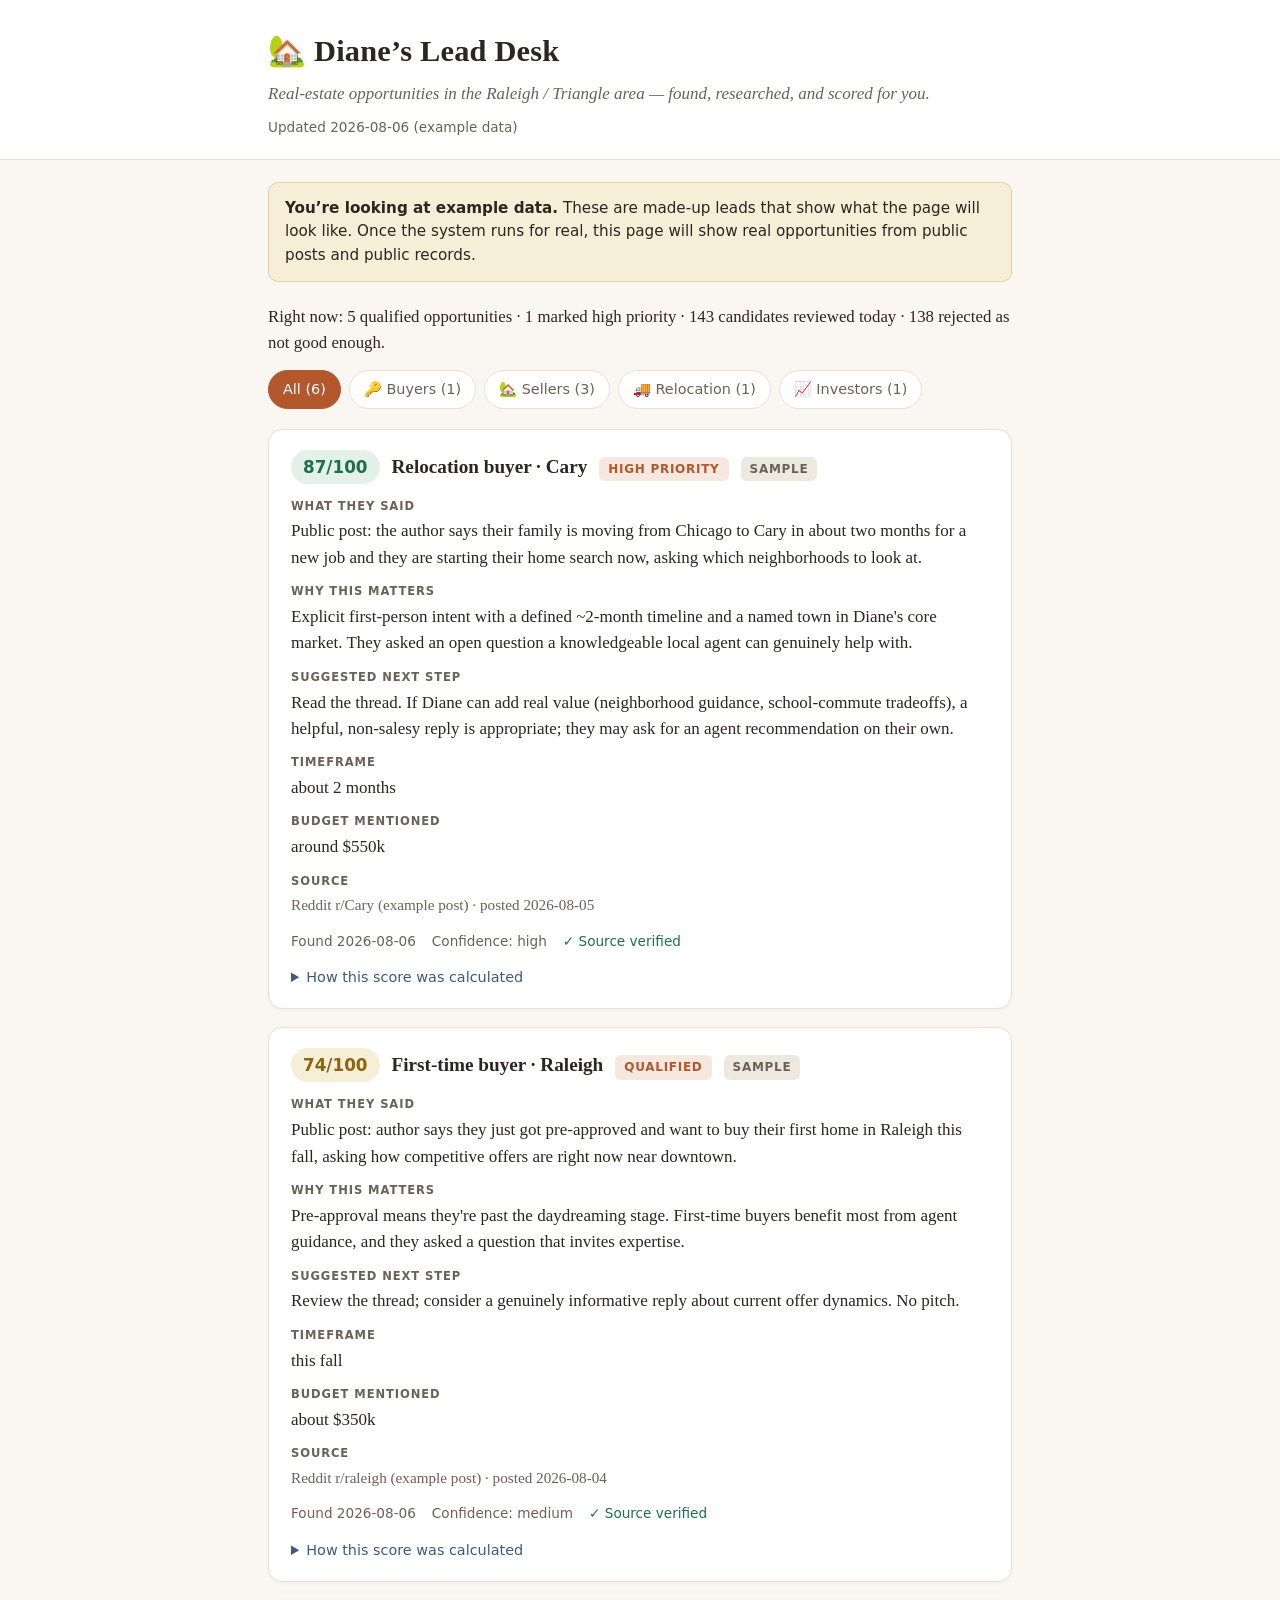
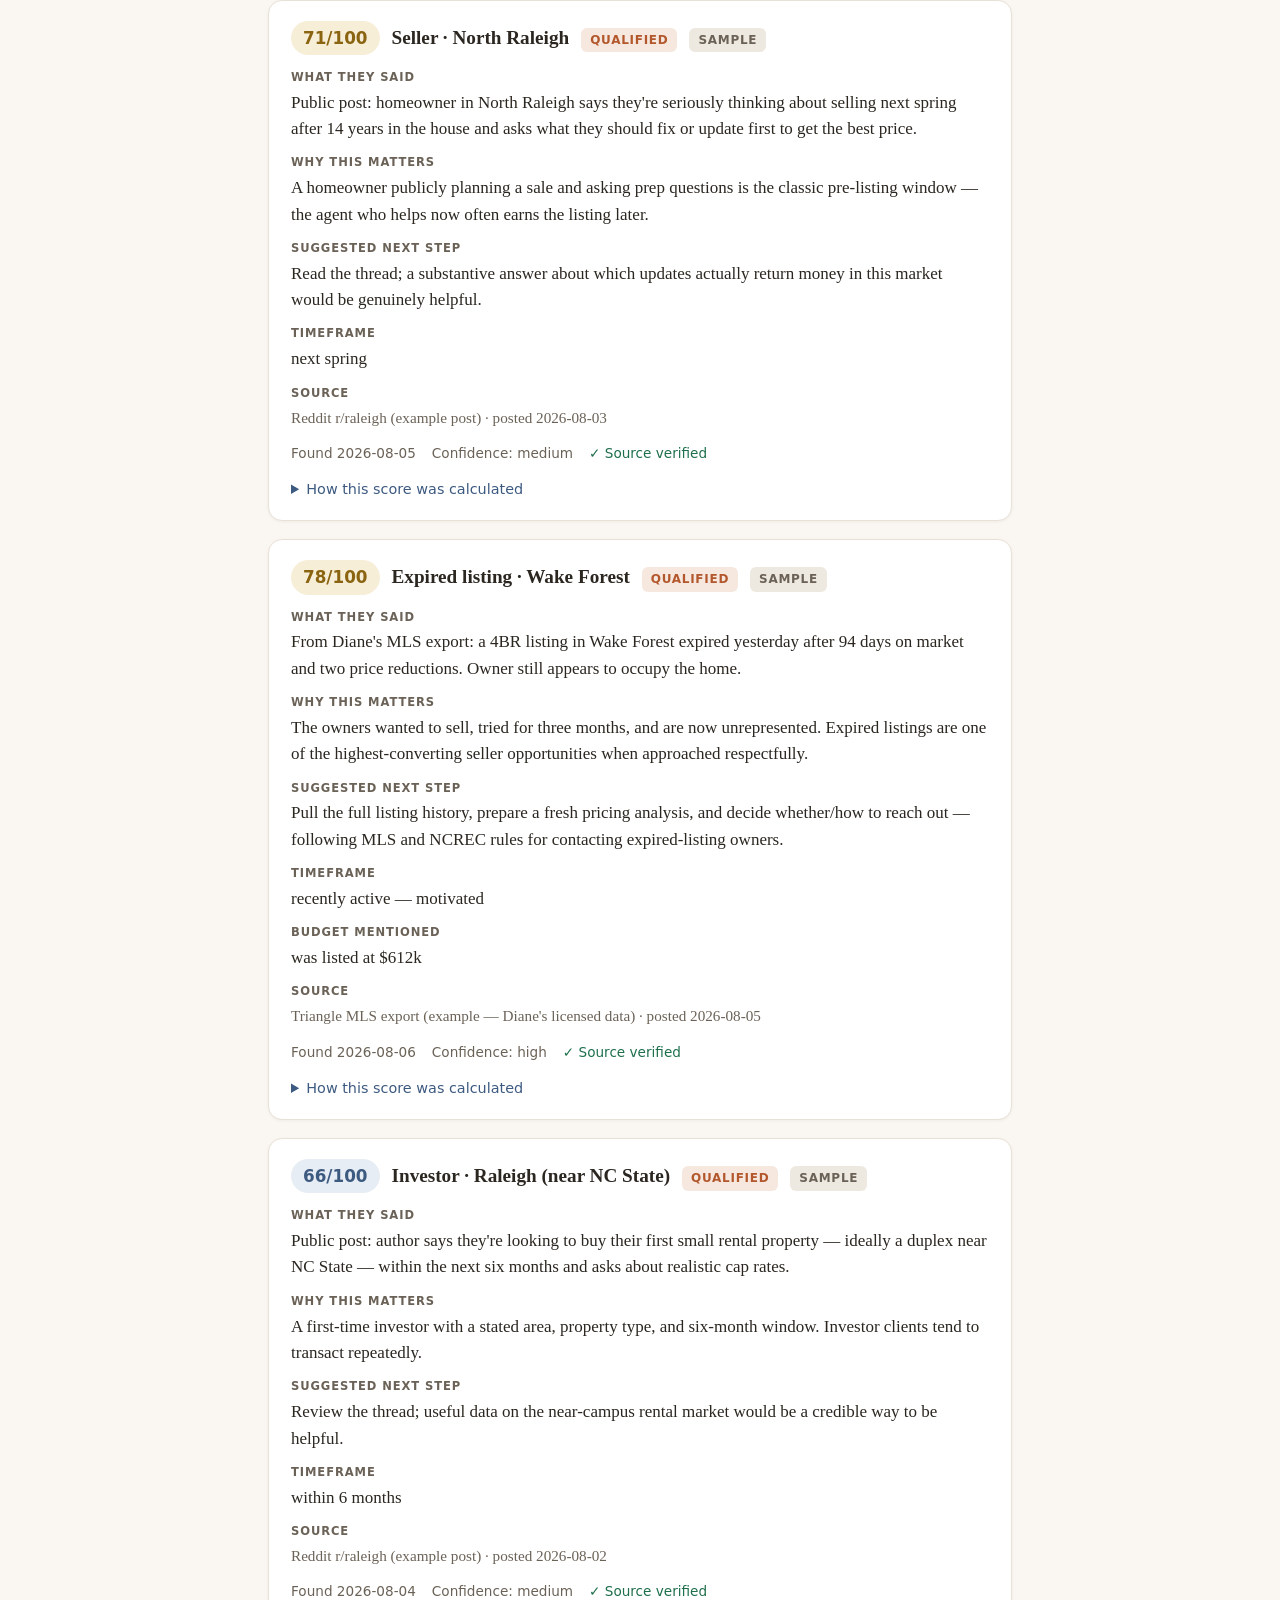
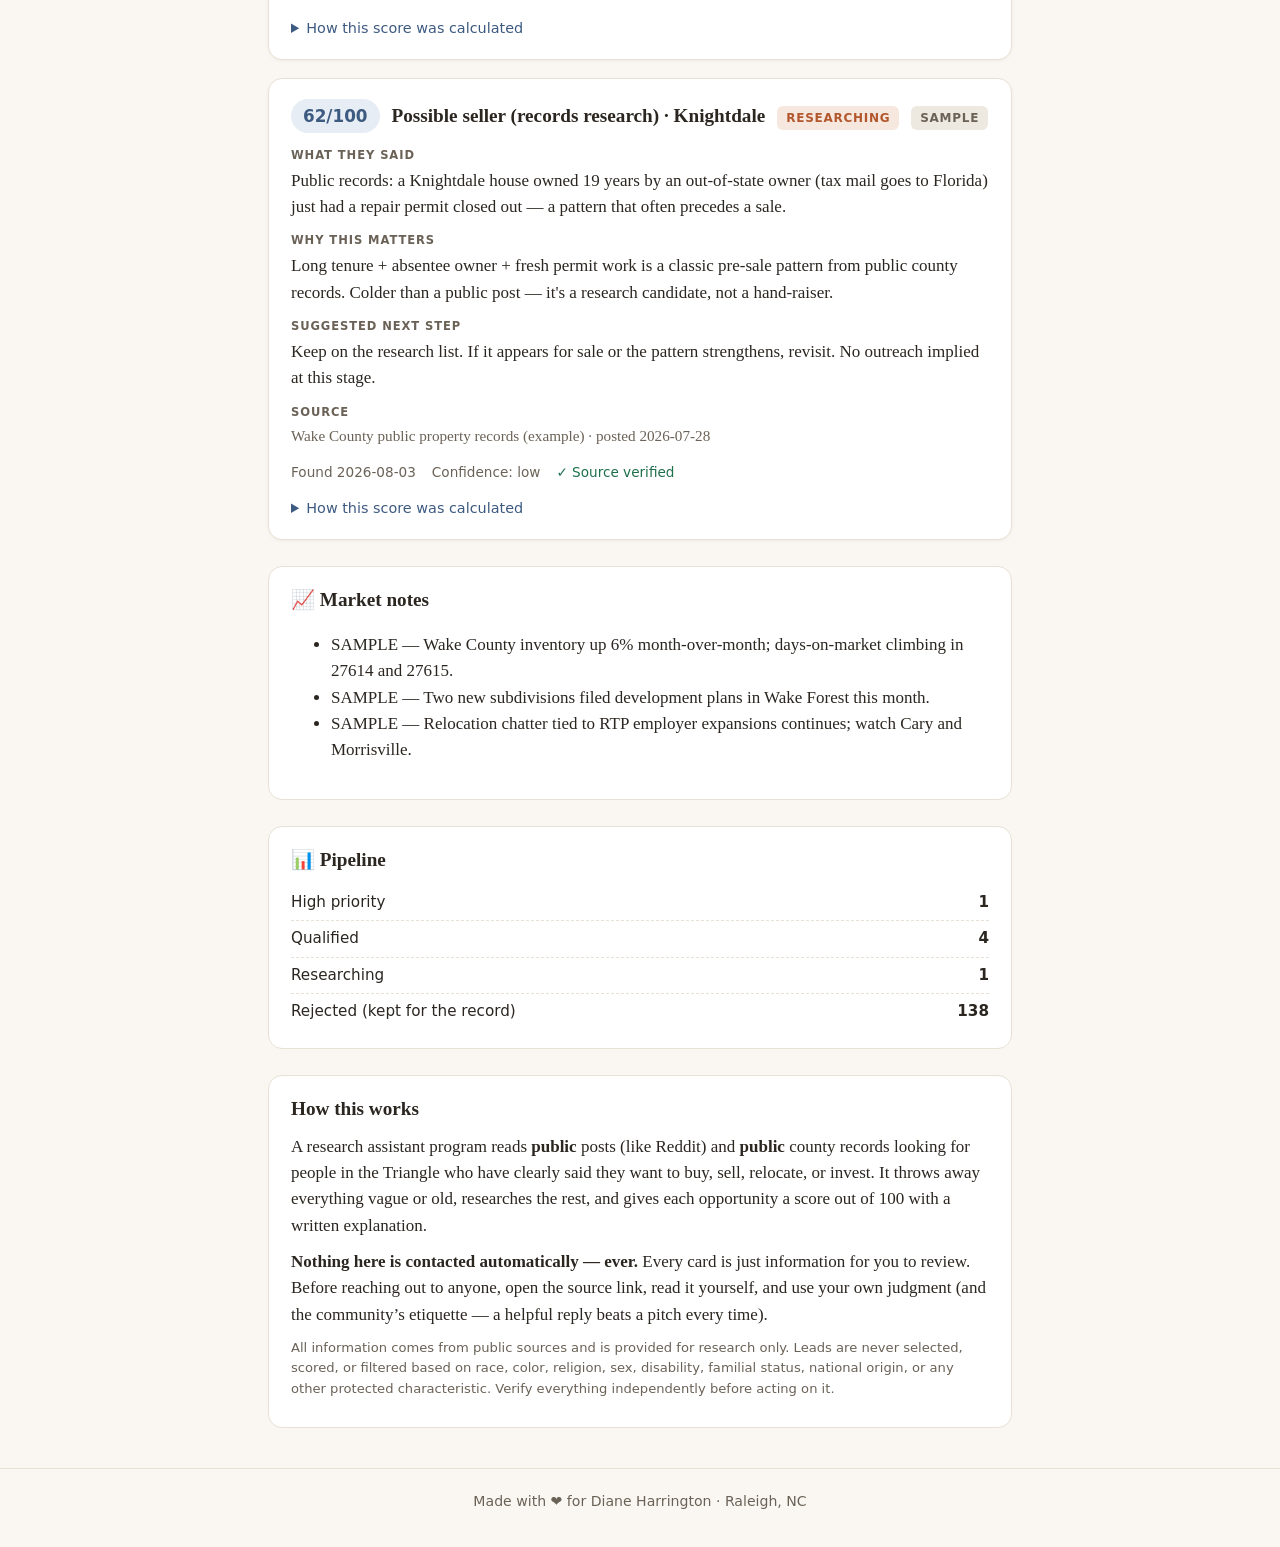
==== docs/index.html @ 32a99233 "Build Diane's Lead Desk: architecture, lead pipeline, and Diane-facing website - ARCHITECTURE.md: fu" ====
<!DOCTYPE html>
<html lang="en">
<head>
<meta charset="utf-8">
<meta name="viewport" content="width=device-width, initial-scale=1">
<meta name="robots" content="noindex">
<title>Diane's Lead Desk</title>
<link rel="stylesheet" href="styles.css">
<link rel="icon" href="data:image/svg+xml,<svg xmlns='http://www.w3.org/2000/svg' viewBox='0 0 100 100'><text y='.9em' font-size='90'>🏡</text></svg>">
</head>
<body>

<header class="site-header">
  <div class="wrap">
    <h1>🏡 Diane&rsquo;s Lead Desk</h1>
    <p class="tagline">Real-estate opportunities in the Raleigh&nbsp;/&nbsp;Triangle area &mdash; found, researched, and scored for you.</p>
    <p class="updated" id="updated"></p>
  </div>
</header>

<div class="wrap">

  <div id="sample-banner" class="sample-banner" hidden>
    <strong>You&rsquo;re looking at example data.</strong>
    These are made-up leads that show what the page will look like. Once the system runs for real,
    this page will show real opportunities from public posts and public records.
  </div>

  <p class="summary" id="summary"></p>

  <nav class="filters" id="filters" aria-label="Filter leads"></nav>

  <main id="leads" aria-live="polite"></main>

  <section class="panel" id="market-panel" hidden>
    <h2>📈 Market notes</h2>
    <ul id="market-notes"></ul>
  </section>

  <section class="panel">
    <h2>📊 Pipeline</h2>
    <ul class="pipeline" id="pipeline"></ul>
  </section>

  <section class="panel how">
    <h2>How this works</h2>
    <p>A research assistant program reads <strong>public</strong> posts (like Reddit) and
    <strong>public</strong> county records looking for people in the Triangle who have clearly said
    they want to buy, sell, relocate, or invest. It throws away everything vague or old, researches
    the rest, and gives each opportunity a score out of 100 with a written explanation.</p>
    <p><strong>Nothing here is contacted automatically &mdash; ever.</strong> Every card is just
    information for you to review. Before reaching out to anyone, open the source link, read it
    yourself, and use your own judgment (and the community&rsquo;s etiquette &mdash; a helpful reply
    beats a pitch every time).</p>
    <p class="fineprint">All information comes from public sources and is provided for research only.
    Leads are never selected, scored, or filtered based on race, color, religion, sex, disability,
    familial status, national origin, or any other protected characteristic. Verify everything
    independently before acting on it.</p>
  </section>

</div>

<footer class="site-footer">
  <div class="wrap">Made with ❤️ for Diane Harrington · Raleigh, NC</div>
</footer>

<script src="data/leads.js"></script>
<script src="app.js"></script>
<noscript><div class="wrap"><p>This page needs JavaScript turned on to show the leads.</p></div></noscript>
</body>
</html>
---- docs/styles.css ----
/* Diane's Lead Desk — warm, calm, readable. Built for a phone or an iPad at the
   kitchen table, not a trading floor. */

:root {
  --bg: #faf7f2;
  --card: #ffffff;
  --ink: #2b2620;
  --ink-soft: #6b6257;
  --line: #e8e1d6;
  --accent: #b3572d;        /* terracotta */
  --accent-soft: #f6e8df;
  --green: #1e6f4c;
  --green-soft: #e4f1ea;
  --amber: #8a6410;
  --amber-soft: #f7eed7;
  --blue: #3d5a80;
  --blue-soft: #e7edf4;
}

* { box-sizing: border-box; }

body {
  margin: 0;
  background: var(--bg);
  color: var(--ink);
  font-family: Georgia, "Times New Roman", serif;
  font-size: 17px;
  line-height: 1.55;
}

.wrap { max-width: 780px; margin: 0 auto; padding: 0 18px; }

.site-header {
  background: #fff;
  border-bottom: 1px solid var(--line);
  padding: 28px 0 20px;
}
.site-header h1 { margin: 0 0 6px; font-size: 1.9rem; letter-spacing: .2px; }
.tagline { margin: 0; color: var(--ink-soft); font-style: italic; }
.updated { margin: 10px 0 0; font-size: .85rem; color: var(--ink-soft);
  font-family: system-ui, sans-serif; }

.sample-banner {
  margin: 22px 0 0;
  padding: 14px 16px;
  background: var(--amber-soft);
  border: 1px solid #e3cf9a;
  border-radius: 10px;
  font-family: system-ui, sans-serif;
  font-size: .95rem;
}

.summary { margin: 22px 0 14px; font-size: 1.05rem; }

.filters { display: flex; flex-wrap: wrap; gap: 8px; margin-bottom: 20px; }
.filters button {
  font: inherit; font-family: system-ui, sans-serif; font-size: .9rem;
  padding: 7px 14px; border-radius: 999px; cursor: pointer;
  border: 1px solid var(--line); background: #fff; color: var(--ink-soft);
}
.filters button.active { background: var(--accent); border-color: var(--accent); color: #fff; }

/* ---- Lead cards ---- */
.lead {
  background: var(--card);
  border: 1px solid var(--line);
  border-radius: 14px;
  padding: 20px 22px;
  margin-bottom: 18px;
  box-shadow: 0 1px 3px rgba(60,45,30,.06);
}
.lead-top { display: flex; align-items: baseline; gap: 12px; flex-wrap: wrap; }
.score {
  font-family: system-ui, sans-serif; font-weight: 700; font-size: 1.05rem;
  padding: 4px 12px; border-radius: 999px; white-space: nowrap;
}
.score.hot   { background: var(--green-soft); color: var(--green); }
.score.warm  { background: var(--amber-soft); color: var(--amber); }
.score.cool  { background: var(--blue-soft);  color: var(--blue); }
.lead-title { font-size: 1.2rem; font-weight: 700; }
.badge {
  font-family: system-ui, sans-serif; font-size: .75rem; font-weight: 600;
  text-transform: uppercase; letter-spacing: .06em;
  padding: 3px 9px; border-radius: 6px; background: var(--accent-soft); color: var(--accent);
}
.badge.sample { background: #eee9e0; color: var(--ink-soft); }

.lead dl { margin: 14px 0 0; }
.lead dt {
  font-family: system-ui, sans-serif; font-size: .72rem; font-weight: 700;
  text-transform: uppercase; letter-spacing: .08em; color: var(--ink-soft);
  margin-top: 12px;
}
.lead dd { margin: 3px 0 0; }
.lead dd.quiet { color: var(--ink-soft); font-size: .95rem; }
.lead a { color: var(--accent); }

.meta-row {
  display: flex; gap: 16px; flex-wrap: wrap; margin-top: 14px;
  font-family: system-ui, sans-serif; font-size: .85rem; color: var(--ink-soft);
}
.meta-row .ok { color: var(--green); }

details.breakdown { margin-top: 14px; font-family: system-ui, sans-serif; }
details.breakdown summary {
  cursor: pointer; font-size: .9rem; color: var(--blue); user-select: none;
}
.bd-row { display: grid; grid-template-columns: 120px 52px 1fr; gap: 10px;
  align-items: start; margin-top: 8px; font-size: .85rem; }
.bd-name { color: var(--ink-soft); text-transform: capitalize; }
.bd-pts { font-weight: 700; white-space: nowrap; }
.bd-why { color: var(--ink-soft); }

/* ---- Panels ---- */
.panel {
  background: var(--card); border: 1px solid var(--line); border-radius: 14px;
  padding: 18px 22px; margin: 26px 0;
}
.panel h2 { margin: 0 0 10px; font-size: 1.2rem; }
.pipeline { list-style: none; margin: 0; padding: 0;
  font-family: system-ui, sans-serif; font-size: .95rem; }
.pipeline li { display: flex; justify-content: space-between;
  padding: 6px 0; border-bottom: 1px dashed var(--line); }
.pipeline li:last-child { border-bottom: none; }
.pipeline .count { font-weight: 700; }

.how p { margin: 10px 0; }
.fineprint { font-size: .82rem; color: var(--ink-soft); font-family: system-ui, sans-serif; }

.empty {
  text-align: center; padding: 44px 20px; color: var(--ink-soft);
  background: var(--card); border: 1px dashed var(--line); border-radius: 14px;
}

.site-footer {
  margin-top: 40px; padding: 22px 0 34px; border-top: 1px solid var(--line);
  color: var(--ink-soft); font-size: .88rem; text-align: center;
  font-family: system-ui, sans-serif;
}

@media (max-width: 520px) {
  body { font-size: 16px; }
  .bd-row { grid-template-columns: 96px 46px 1fr; }
}
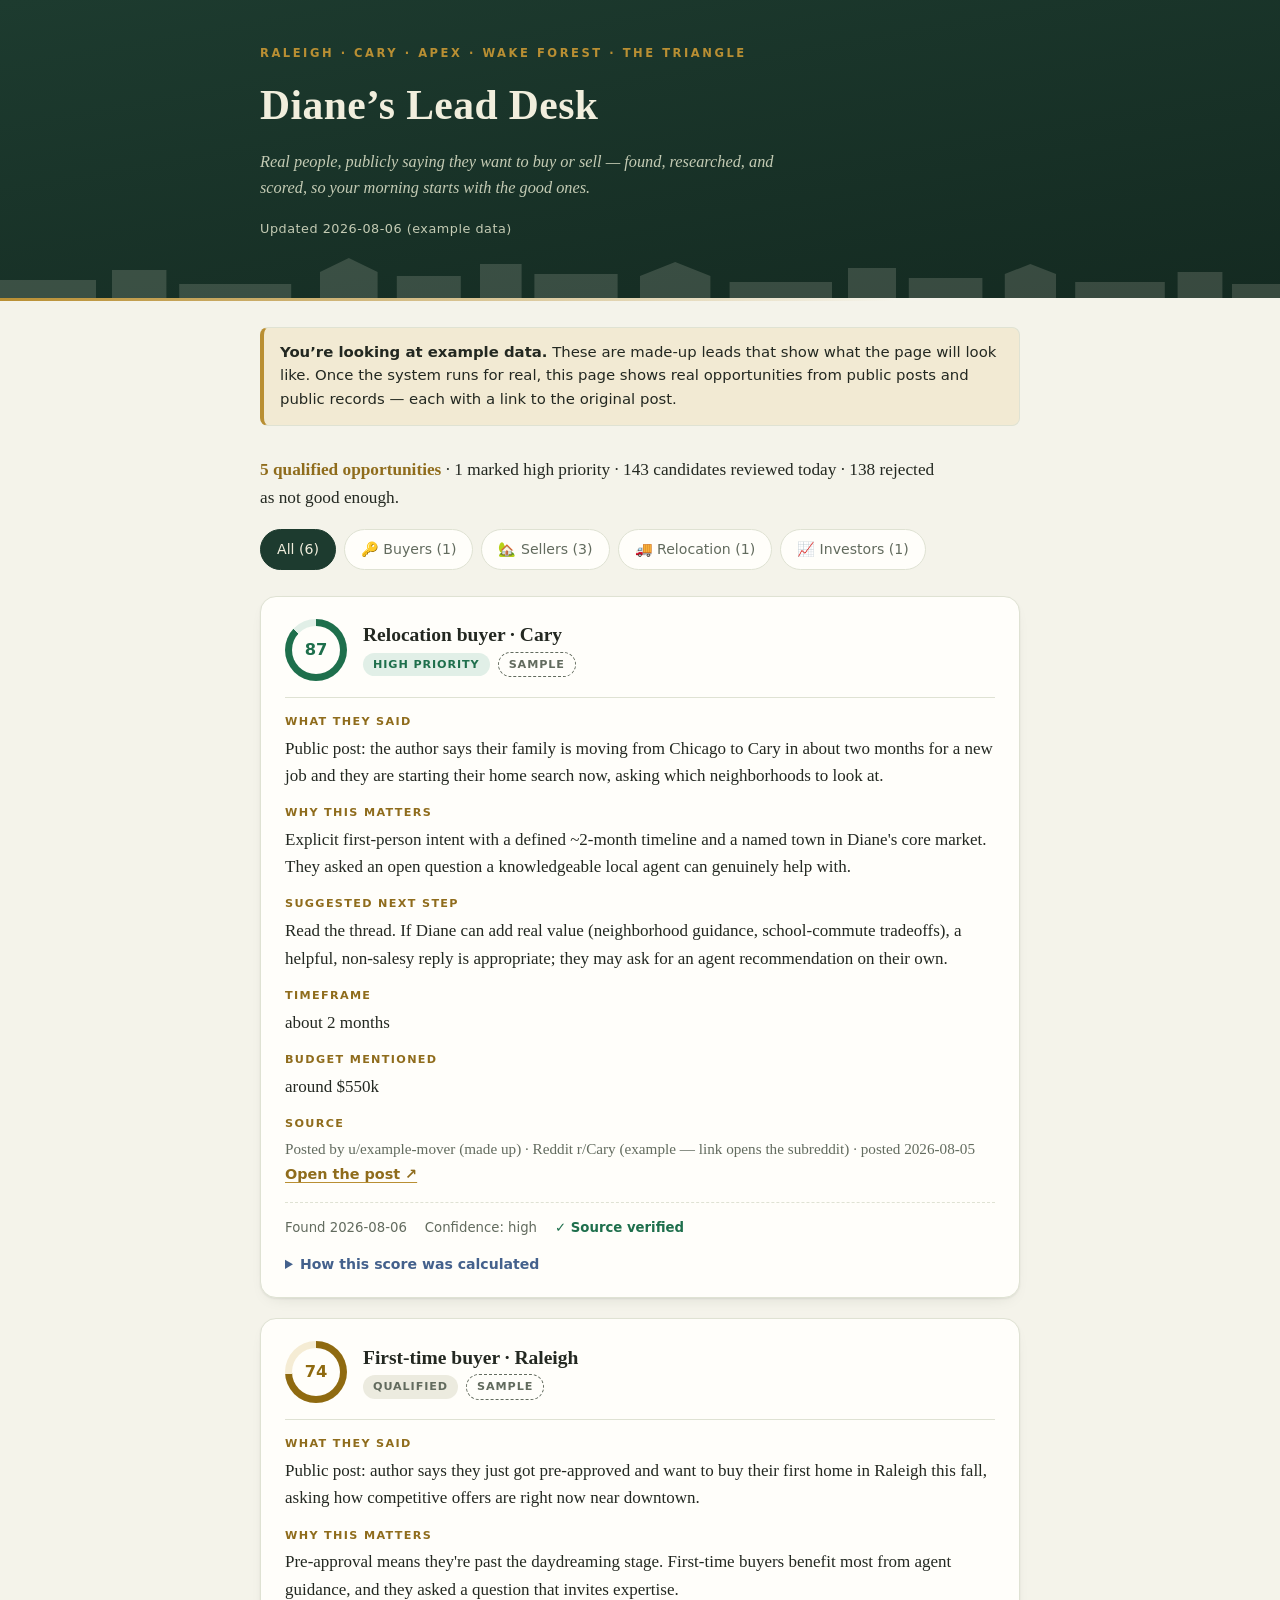
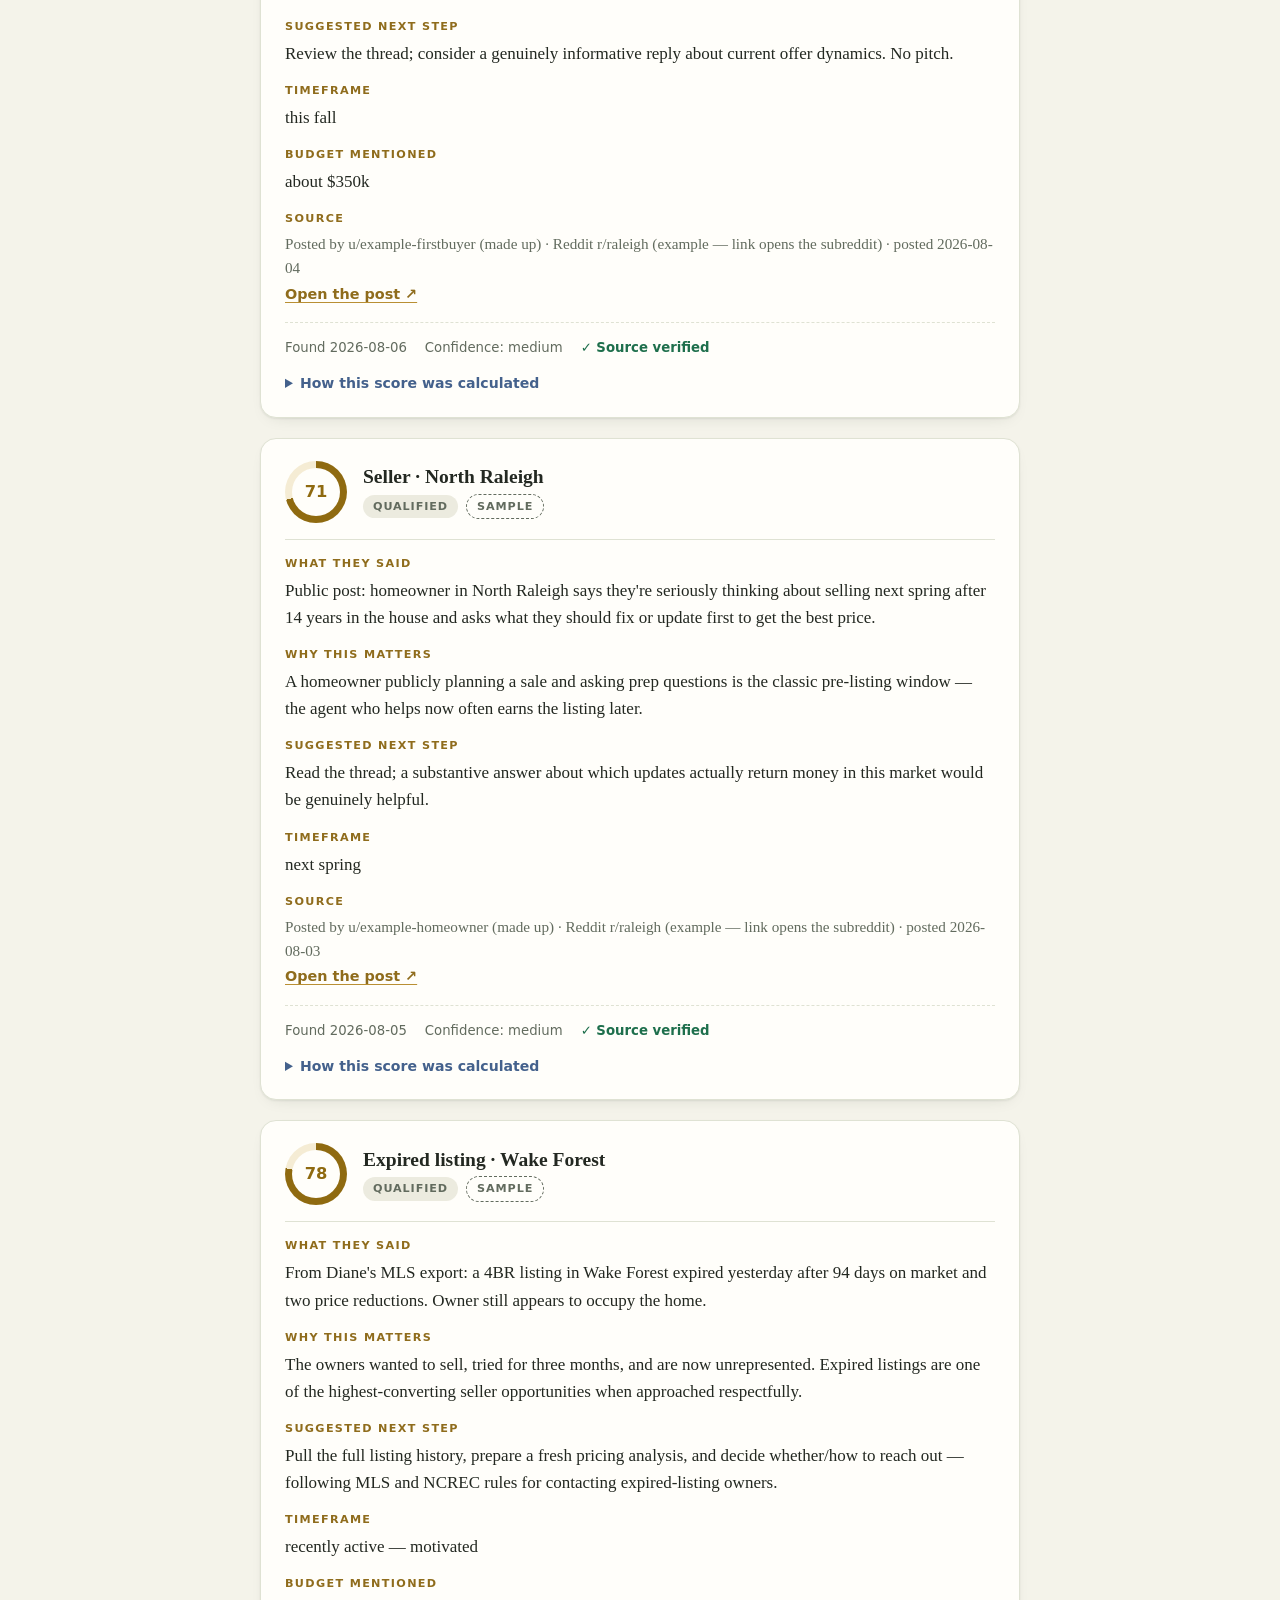
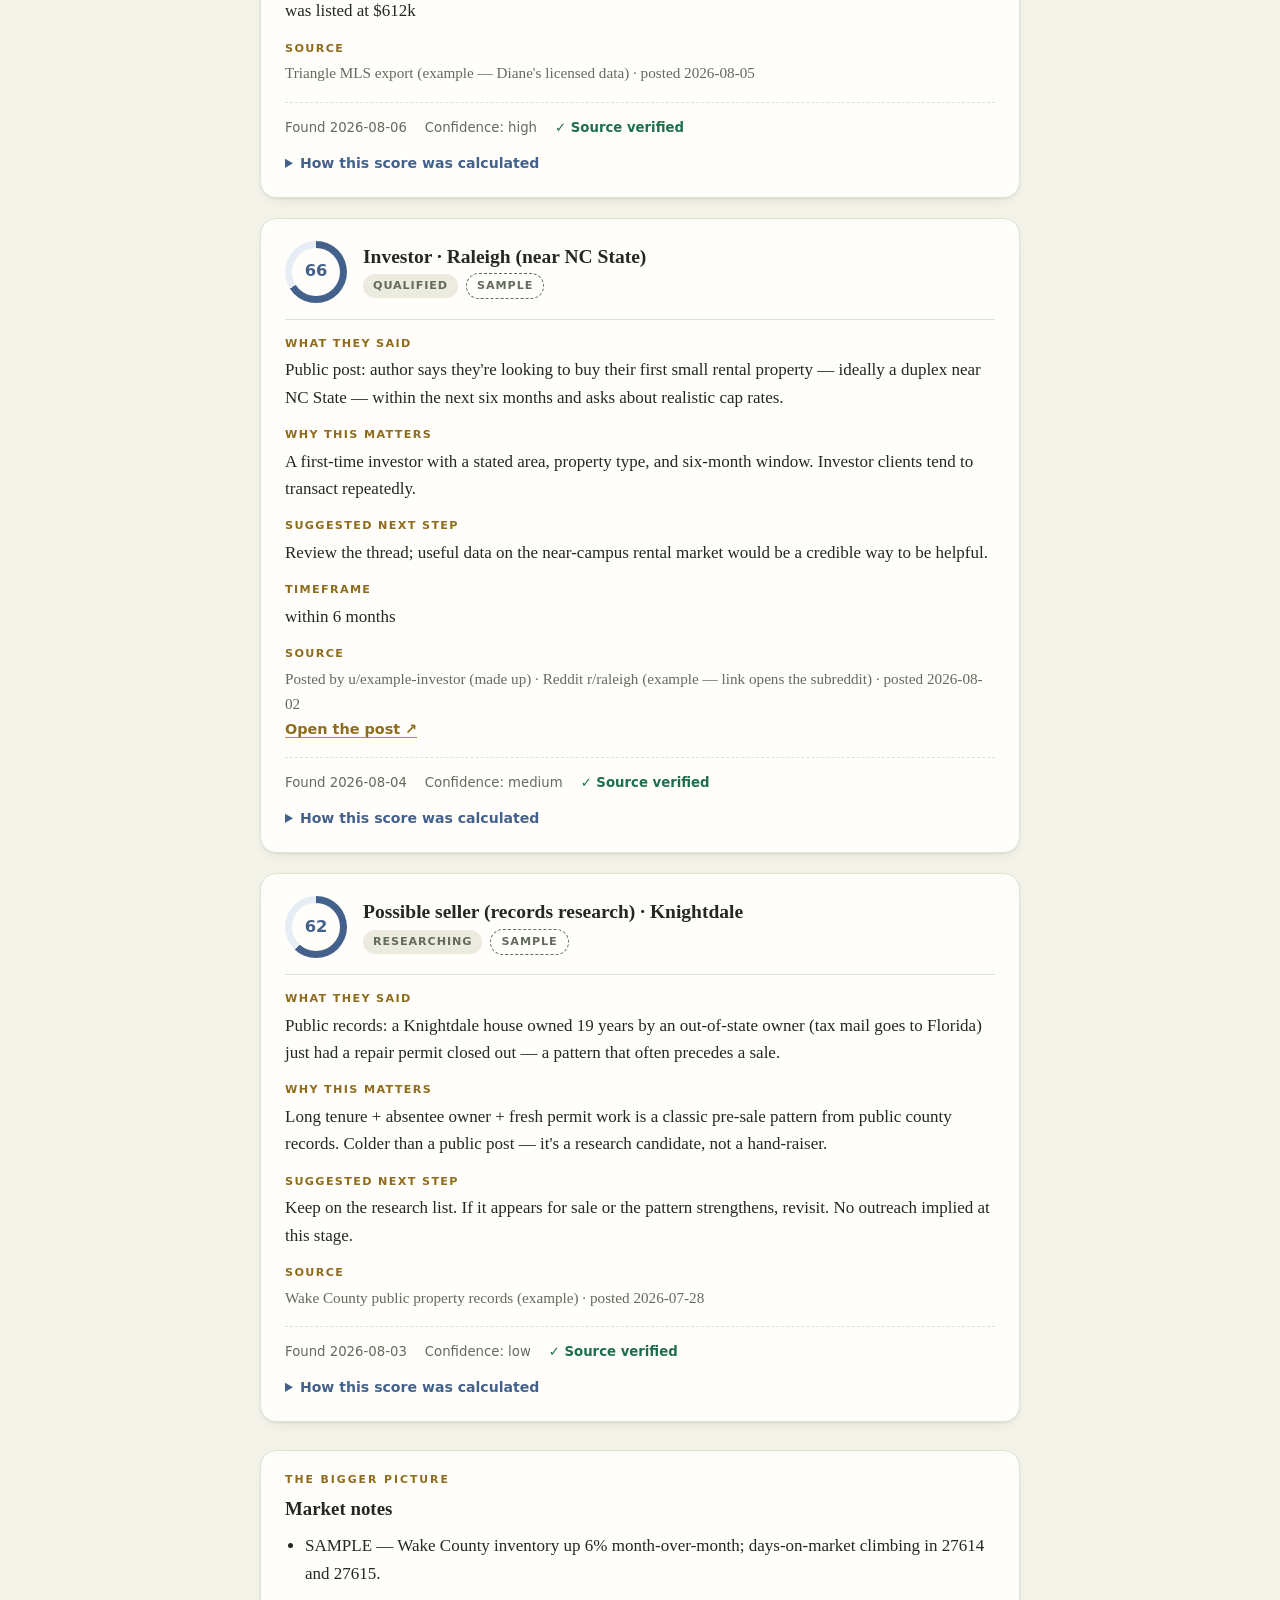
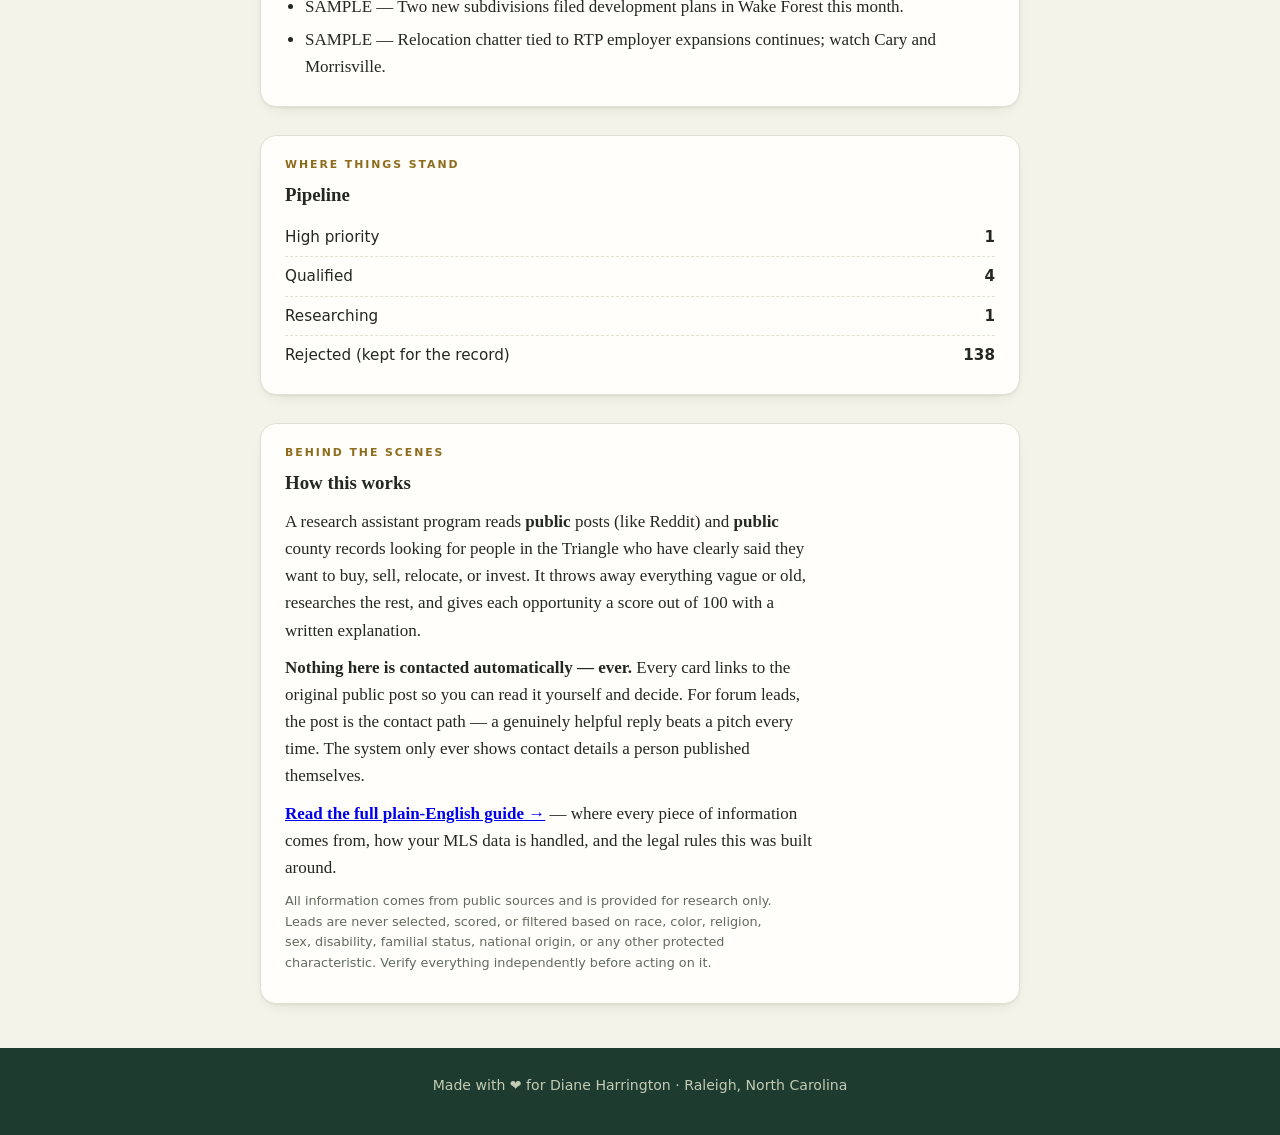
==== commit 4db7d7a6: "Redesign Diane's site (pine/brass identity, score rings, dark mode) + plain-English legal guide - Ne" ====
--- a/docs/index.html
+++ b/docs/index.html
@@ -12,18 +12,40 @@
 
 <header class="site-header">
   <div class="wrap">
-    <h1>🏡 Diane&rsquo;s Lead Desk</h1>
-    <p class="tagline">Real-estate opportunities in the Raleigh&nbsp;/&nbsp;Triangle area &mdash; found, researched, and scored for you.</p>
+    <p class="eyebrow">Raleigh &middot; Cary &middot; Apex &middot; Wake Forest &middot; the Triangle</p>
+    <h1>Diane&rsquo;s Lead Desk</h1>
+    <p class="tagline">Real people, publicly saying they want to buy or sell &mdash; found, researched, and scored, so your morning starts with the good ones.</p>
     <p class="updated" id="updated"></p>
   </div>
+  <svg class="skyline" viewBox="0 0 800 54" preserveAspectRatio="none" aria-hidden="true">
+    <g fill="currentColor">
+      <rect x="0"   y="34" width="60"  height="20"/>
+      <rect x="70"  y="24" width="34"  height="30"/>
+      <rect x="112" y="38" width="70"  height="16"/>
+      <polygon points="200,54 200,26 218,12 236,26 236,54"/>
+      <rect x="248" y="30" width="40"  height="24"/>
+      <rect x="300" y="18" width="26"  height="36"/>
+      <rect x="334" y="28" width="52"  height="26"/>
+      <polygon points="400,54 400,30 422,16 444,30 444,54"/>
+      <rect x="456" y="36" width="64"  height="18"/>
+      <rect x="530" y="22" width="30"  height="32"/>
+      <rect x="568" y="32" width="46"  height="22"/>
+      <polygon points="628,54 628,28 644,18 660,28 660,54"/>
+      <rect x="672" y="36" width="56"  height="18"/>
+      <rect x="736" y="26" width="28"  height="28"/>
+      <rect x="770" y="38" width="30"  height="16"/>
+    </g>
+  </svg>
 </header>
+<hr class="brass-rule">
 
 <div class="wrap">
 
   <div id="sample-banner" class="sample-banner" hidden>
     <strong>You&rsquo;re looking at example data.</strong>
     These are made-up leads that show what the page will look like. Once the system runs for real,
-    this page will show real opportunities from public posts and public records.
+    this page shows real opportunities from public posts and public records &mdash; each with a link
+    to the original post.
   </div>
 
   <p class="summary" id="summary"></p>
@@ -33,25 +55,31 @@
   <main id="leads" aria-live="polite"></main>
 
   <section class="panel" id="market-panel" hidden>
-    <h2>📈 Market notes</h2>
+    <p class="eyebrow">The bigger picture</p>
+    <h2>Market notes</h2>
     <ul id="market-notes"></ul>
   </section>
 
   <section class="panel">
-    <h2>📊 Pipeline</h2>
+    <p class="eyebrow">Where things stand</p>
+    <h2>Pipeline</h2>
     <ul class="pipeline" id="pipeline"></ul>
   </section>
 
   <section class="panel how">
+    <p class="eyebrow">Behind the scenes</p>
     <h2>How this works</h2>
     <p>A research assistant program reads <strong>public</strong> posts (like Reddit) and
     <strong>public</strong> county records looking for people in the Triangle who have clearly said
     they want to buy, sell, relocate, or invest. It throws away everything vague or old, researches
     the rest, and gives each opportunity a score out of 100 with a written explanation.</p>
-    <p><strong>Nothing here is contacted automatically &mdash; ever.</strong> Every card is just
-    information for you to review. Before reaching out to anyone, open the source link, read it
-    yourself, and use your own judgment (and the community&rsquo;s etiquette &mdash; a helpful reply
-    beats a pitch every time).</p>
+    <p><strong>Nothing here is contacted automatically &mdash; ever.</strong> Every card links to the
+    original public post so you can read it yourself and decide. For forum leads, the post is the
+    contact path &mdash; a genuinely helpful reply beats a pitch every time. The system only ever
+    shows contact details a person published themselves.</p>
+    <p><a href="how-it-works.html"><strong>Read the full plain-English guide →</strong></a>
+    &mdash; where every piece of information comes from, how your MLS data is handled, and
+    the legal rules this was built around.</p>
     <p class="fineprint">All information comes from public sources and is provided for research only.
     Leads are never selected, scored, or filtered based on race, color, religion, sex, disability,
     familial status, national origin, or any other protected characteristic. Verify everything
@@ -61,7 +89,7 @@
 </div>
 
 <footer class="site-footer">
-  <div class="wrap">Made with ❤️ for Diane Harrington · Raleigh, NC</div>
+  <div class="wrap">Made with ❤️ for Diane Harrington &middot; Raleigh, North Carolina</div>
 </footer>
 
 <script src="data/leads.js"></script>
--- a/docs/styles.css
+++ b/docs/styles.css
@@ -1,20 +1,54 @@
-/* Diane's Lead Desk — warm, calm, readable. Built for a phone or an iPad at the
-   kitchen table, not a trading floor. */
+/* Diane's Lead Desk — deep pine green, ivory paper, brass details.
+   Designed to be read at the kitchen table: calm, warm, unmistakably hers. */
 
 :root {
-  --bg: #faf7f2;
-  --card: #ffffff;
-  --ink: #2b2620;
-  --ink-soft: #6b6257;
-  --line: #e8e1d6;
-  --accent: #b3572d;        /* terracotta */
-  --accent-soft: #f6e8df;
-  --green: #1e6f4c;
-  --green-soft: #e4f1ea;
-  --amber: #8a6410;
-  --amber-soft: #f7eed7;
-  --blue: #3d5a80;
-  --blue-soft: #e7edf4;
+  --bg: #f4f3ea;
+  --card: #fffefa;
+  --ink: #232821;
+  --ink-soft: #626b5e;
+  --line: #dfe2d3;
+  --pine: #1d3b2f;
+  --pine-deep: #142a21;
+  --on-pine: #f1eedd;
+  --on-pine-soft: #c4cbb4;
+  --brass: #8f6c1c;
+  --brass-bright: #b98f33;
+  --brass-soft: #f2ead3;
+  --hot: #1e6f4c;   --hot-soft: #e1efe7;
+  --warm: #8f6a10;  --warm-soft: #f5ecd4;
+  --cool: #44618c;  --cool-soft: #e7edf5;
+  --muted-badge: #ecebdf;
+  --shadow: 0 1px 2px rgba(30, 42, 32, .07), 0 6px 18px -12px rgba(30, 42, 32, .25);
+}
+@media (prefers-color-scheme: dark) { :root {
+  --bg: #161c18; --card: #1f2720; --ink: #e6e8dc; --ink-soft: #9caa96; --line: #333f31;
+  --pine: #0f1f18; --pine-deep: #0a1611; --on-pine: #e9e6d4; --on-pine-soft: #8d9a85;
+  --brass: #d3ab55; --brass-bright: #d3ab55; --brass-soft: #383016;
+  --hot: #8fd0ac; --hot-soft: #1e3529;
+  --warm: #e2bb62; --warm-soft: #382e15;
+  --cool: #a3bede; --cool-soft: #25303f;
+  --muted-badge: #333c31;
+  --shadow: 0 1px 2px rgba(0,0,0,.4);
+}}
+:root[data-theme="light"] {
+  --bg: #f4f3ea; --card: #fffefa; --ink: #232821; --ink-soft: #626b5e; --line: #dfe2d3;
+  --pine: #1d3b2f; --pine-deep: #142a21; --on-pine: #f1eedd; --on-pine-soft: #c4cbb4;
+  --brass: #8f6c1c; --brass-bright: #b98f33; --brass-soft: #f2ead3;
+  --hot: #1e6f4c; --hot-soft: #e1efe7;
+  --warm: #8f6a10; --warm-soft: #f5ecd4;
+  --cool: #44618c; --cool-soft: #e7edf5;
+  --muted-badge: #ecebdf;
+  --shadow: 0 1px 2px rgba(30, 42, 32, .07), 0 6px 18px -12px rgba(30, 42, 32, .25);
+}
+:root[data-theme="dark"] {
+  --bg: #161c18; --card: #1f2720; --ink: #e6e8dc; --ink-soft: #9caa96; --line: #333f31;
+  --pine: #0f1f18; --pine-deep: #0a1611; --on-pine: #e9e6d4; --on-pine-soft: #8d9a85;
+  --brass: #d3ab55; --brass-bright: #d3ab55; --brass-soft: #383016;
+  --hot: #8fd0ac; --hot-soft: #1e3529;
+  --warm: #e2bb62; --warm-soft: #382e15;
+  --cool: #a3bede; --cool-soft: #25303f;
+  --muted-badge: #333c31;
+  --shadow: 0 1px 2px rgba(0,0,0,.4);
 }
 
 * { box-sizing: border-box; }
@@ -23,122 +57,195 @@
   margin: 0;
   background: var(--bg);
   color: var(--ink);
-  font-family: Georgia, "Times New Roman", serif;
+  font-family: "Iowan Old Style", "Palatino Linotype", Palatino, Georgia, serif;
   font-size: 17px;
-  line-height: 1.55;
-}
-
-.wrap { max-width: 780px; margin: 0 auto; padding: 0 18px; }
-
+  line-height: 1.6;
+}
+
+.wrap { max-width: 800px; margin: 0 auto; padding: 0 20px; }
+
+/* ---------- Header ---------- */
 .site-header {
-  background: #fff;
-  border-bottom: 1px solid var(--line);
-  padding: 28px 0 20px;
-}
-.site-header h1 { margin: 0 0 6px; font-size: 1.9rem; letter-spacing: .2px; }
-.tagline { margin: 0; color: var(--ink-soft); font-style: italic; }
-.updated { margin: 10px 0 0; font-size: .85rem; color: var(--ink-soft);
-  font-family: system-ui, sans-serif; }
+  position: relative;
+  background: linear-gradient(170deg, var(--pine) 0%, var(--pine-deep) 100%);
+  color: var(--on-pine);
+  padding: 44px 0 58px;
+  overflow: hidden;
+}
+.site-header .eyebrow {
+  font-family: system-ui, sans-serif;
+  font-size: .72rem; font-weight: 600;
+  letter-spacing: .22em; text-transform: uppercase;
+  color: var(--brass-bright);
+  margin: 0 0 10px;
+}
+.site-header h1 {
+  margin: 0 0 10px;
+  font-size: clamp(2rem, 5.5vw, 2.6rem);
+  font-weight: 700;
+  letter-spacing: .01em;
+  text-wrap: balance;
+}
+.tagline { margin: 0; max-width: 34em; color: var(--on-pine-soft); font-style: italic; font-size: 1.02rem; }
+.updated {
+  margin: 18px 0 0; font-size: .8rem; color: var(--on-pine-soft);
+  font-family: system-ui, sans-serif; letter-spacing: .04em;
+}
+.skyline {
+  position: absolute; left: 0; right: 0; bottom: -2px;
+  width: 100%; height: 54px; opacity: .16; pointer-events: none;
+  color: var(--on-pine);
+}
+.brass-rule {
+  height: 3px;
+  background: linear-gradient(90deg, var(--brass-bright), transparent 70%);
+  border: 0; margin: 0;
+}
+
+/* ---------- Summary & filters ---------- */
+.summary { margin: 30px 0 6px; font-size: 1.08rem; max-width: 40em; }
+.summary strong { color: var(--brass); }
 
 .sample-banner {
-  margin: 22px 0 0;
-  padding: 14px 16px;
-  background: var(--amber-soft);
-  border: 1px solid #e3cf9a;
-  border-radius: 10px;
-  font-family: system-ui, sans-serif;
-  font-size: .95rem;
-}
-
-.summary { margin: 22px 0 14px; font-size: 1.05rem; }
-
-.filters { display: flex; flex-wrap: wrap; gap: 8px; margin-bottom: 20px; }
+  margin: 26px 0 0; padding: 13px 16px;
+  background: var(--brass-soft); border: 1px solid var(--line);
+  border-left: 4px solid var(--brass-bright);
+  border-radius: 8px;
+  font-family: system-ui, sans-serif; font-size: .93rem;
+}
+
+.filters { display: flex; flex-wrap: wrap; gap: 8px; margin: 18px 0 26px; }
 .filters button {
-  font: inherit; font-family: system-ui, sans-serif; font-size: .9rem;
-  padding: 7px 14px; border-radius: 999px; cursor: pointer;
-  border: 1px solid var(--line); background: #fff; color: var(--ink-soft);
-}
-.filters button.active { background: var(--accent); border-color: var(--accent); color: #fff; }
-
-/* ---- Lead cards ---- */
+  font: inherit; font-family: system-ui, sans-serif; font-size: .88rem; font-weight: 500;
+  padding: 8px 16px; border-radius: 999px; cursor: pointer;
+  border: 1px solid var(--line); background: var(--card); color: var(--ink-soft);
+  transition: border-color .15s, color .15s;
+}
+.filters button:hover { border-color: var(--brass-bright); color: var(--ink); }
+.filters button.active { background: var(--pine); border-color: var(--pine); color: var(--on-pine); }
+.filters button:focus-visible { outline: 2px solid var(--brass-bright); outline-offset: 2px; }
+:root[data-theme="dark"] .filters button.active,
+:root[data-theme="light"] .filters button.active { /* token-driven; kept for specificity safety */ }
+
+/* ---------- Lead cards ---------- */
 .lead {
   background: var(--card);
   border: 1px solid var(--line);
-  border-radius: 14px;
-  padding: 20px 22px;
-  margin-bottom: 18px;
-  box-shadow: 0 1px 3px rgba(60,45,30,.06);
-}
-.lead-top { display: flex; align-items: baseline; gap: 12px; flex-wrap: wrap; }
-.score {
-  font-family: system-ui, sans-serif; font-weight: 700; font-size: 1.05rem;
-  padding: 4px 12px; border-radius: 999px; white-space: nowrap;
-}
-.score.hot   { background: var(--green-soft); color: var(--green); }
-.score.warm  { background: var(--amber-soft); color: var(--amber); }
-.score.cool  { background: var(--blue-soft);  color: var(--blue); }
-.lead-title { font-size: 1.2rem; font-weight: 700; }
+  border-radius: 16px;
+  padding: 22px 24px;
+  margin-bottom: 20px;
+  box-shadow: var(--shadow);
+}
+.lead-top {
+  display: flex; align-items: center; gap: 16px; flex-wrap: wrap;
+  padding-bottom: 16px; border-bottom: 1px solid var(--line);
+}
+.ring {
+  --pct: 0%; --tier: var(--cool); --tier-soft: var(--cool-soft);
+  width: 62px; height: 62px; flex: none; border-radius: 50%;
+  background: conic-gradient(var(--tier) var(--pct), var(--tier-soft) 0);
+  display: grid; place-items: center;
+}
+.ring > span {
+  width: 48px; height: 48px; border-radius: 50%;
+  background: var(--card);
+  display: grid; place-items: center;
+  font-family: system-ui, sans-serif; font-weight: 700; font-size: 1.02rem;
+  font-variant-numeric: tabular-nums;
+  color: var(--tier);
+}
+.lead-heading { flex: 1 1 200px; min-width: 0; }
+.lead-title { font-size: 1.22rem; font-weight: 700; line-height: 1.3; text-wrap: balance; }
+.lead-sub {
+  margin-top: 4px; display: flex; gap: 8px; flex-wrap: wrap; align-items: center;
+}
 .badge {
-  font-family: system-ui, sans-serif; font-size: .75rem; font-weight: 600;
-  text-transform: uppercase; letter-spacing: .06em;
-  padding: 3px 9px; border-radius: 6px; background: var(--accent-soft); color: var(--accent);
-}
-.badge.sample { background: #eee9e0; color: var(--ink-soft); }
-
-.lead dl { margin: 14px 0 0; }
+  font-family: system-ui, sans-serif; font-size: .7rem; font-weight: 600;
+  text-transform: uppercase; letter-spacing: .08em;
+  padding: 3px 10px; border-radius: 999px;
+  background: var(--muted-badge); color: var(--ink-soft);
+}
+.badge.priority { background: var(--hot-soft); color: var(--hot); }
+.badge.sample { border: 1px dashed var(--ink-soft); background: transparent; }
+
+.lead dl { margin: 6px 0 0; }
 .lead dt {
-  font-family: system-ui, sans-serif; font-size: .72rem; font-weight: 700;
-  text-transform: uppercase; letter-spacing: .08em; color: var(--ink-soft);
-  margin-top: 12px;
-}
-.lead dd { margin: 3px 0 0; }
+  font-family: system-ui, sans-serif; font-size: .7rem; font-weight: 700;
+  text-transform: uppercase; letter-spacing: .12em; color: var(--brass);
+  margin-top: 15px;
+}
+.lead dd { margin: 4px 0 0; }
 .lead dd.quiet { color: var(--ink-soft); font-size: .95rem; }
-.lead a { color: var(--accent); }
+.lead a { color: var(--brass); text-decoration-color: var(--brass-bright); text-underline-offset: 3px; }
+.lead a:hover { color: var(--ink); }
+.post-link {
+  display: inline-block; margin-top: 2px;
+  font-family: system-ui, sans-serif; font-size: .9rem; font-weight: 600;
+}
 
 .meta-row {
-  display: flex; gap: 16px; flex-wrap: wrap; margin-top: 14px;
-  font-family: system-ui, sans-serif; font-size: .85rem; color: var(--ink-soft);
-}
-.meta-row .ok { color: var(--green); }
-
+  display: flex; gap: 18px; flex-wrap: wrap; margin-top: 16px; padding-top: 14px;
+  border-top: 1px dashed var(--line);
+  font-family: system-ui, sans-serif; font-size: .83rem; color: var(--ink-soft);
+}
+.meta-row .ok { color: var(--hot); font-weight: 600; }
+
+/* score breakdown: labelled bars */
 details.breakdown { margin-top: 14px; font-family: system-ui, sans-serif; }
 details.breakdown summary {
-  cursor: pointer; font-size: .9rem; color: var(--blue); user-select: none;
-}
-.bd-row { display: grid; grid-template-columns: 120px 52px 1fr; gap: 10px;
-  align-items: start; margin-top: 8px; font-size: .85rem; }
+  cursor: pointer; font-size: .88rem; font-weight: 600; color: var(--cool); user-select: none;
+}
+details.breakdown[open] summary { margin-bottom: 10px; }
+.bd-row {
+  display: grid; grid-template-columns: 110px 46px 1fr; gap: 10px; align-items: center;
+  margin-top: 7px; font-size: .83rem;
+}
 .bd-name { color: var(--ink-soft); text-transform: capitalize; }
-.bd-pts { font-weight: 700; white-space: nowrap; }
-.bd-why { color: var(--ink-soft); }
-
-/* ---- Panels ---- */
+.bd-pts { font-weight: 700; white-space: nowrap; font-variant-numeric: tabular-nums; text-align: right; }
+.bd-bar { height: 7px; border-radius: 99px; background: var(--muted-badge); overflow: hidden; }
+.bd-fill { height: 100%; border-radius: 99px; background: var(--brass-bright); }
+.bd-why { grid-column: 1 / -1; color: var(--ink-soft); font-size: .8rem; margin: -2px 0 4px; }
+
+/* ---------- Panels ---------- */
 .panel {
-  background: var(--card); border: 1px solid var(--line); border-radius: 14px;
-  padding: 18px 22px; margin: 26px 0;
-}
-.panel h2 { margin: 0 0 10px; font-size: 1.2rem; }
-.pipeline { list-style: none; margin: 0; padding: 0;
+  background: var(--card); border: 1px solid var(--line); border-radius: 16px;
+  padding: 20px 24px; margin: 28px 0; box-shadow: var(--shadow);
+}
+.panel h2 {
+  margin: 0 0 4px; font-size: 1.18rem;
+}
+.panel .eyebrow {
+  font-family: system-ui, sans-serif; font-size: .68rem; font-weight: 700;
+  letter-spacing: .18em; text-transform: uppercase; color: var(--brass); margin: 0 0 6px;
+}
+.panel ul { margin: 8px 0 0; padding-left: 20px; }
+.panel li { margin: 6px 0; }
+.pipeline { list-style: none; margin: 8px 0 0 !important; padding: 0 !important;
   font-family: system-ui, sans-serif; font-size: .95rem; }
-.pipeline li { display: flex; justify-content: space-between;
-  padding: 6px 0; border-bottom: 1px dashed var(--line); }
+.pipeline li { display: flex; justify-content: space-between; padding: 7px 0;
+  border-bottom: 1px dashed var(--line); margin: 0; }
 .pipeline li:last-child { border-bottom: none; }
-.pipeline .count { font-weight: 700; }
-
-.how p { margin: 10px 0; }
-.fineprint { font-size: .82rem; color: var(--ink-soft); font-family: system-ui, sans-serif; }
+.pipeline .count { font-weight: 700; font-variant-numeric: tabular-nums; }
+
+.how p { margin: 10px 0; max-width: 62ch; }
+.fineprint { font-size: .8rem; color: var(--ink-soft); font-family: system-ui, sans-serif; }
 
 .empty {
-  text-align: center; padding: 44px 20px; color: var(--ink-soft);
-  background: var(--card); border: 1px dashed var(--line); border-radius: 14px;
+  text-align: center; padding: 46px 20px; color: var(--ink-soft);
+  background: var(--card); border: 1px dashed var(--line); border-radius: 16px;
 }
 
 .site-footer {
-  margin-top: 40px; padding: 22px 0 34px; border-top: 1px solid var(--line);
-  color: var(--ink-soft); font-size: .88rem; text-align: center;
-  font-family: system-ui, sans-serif;
-}
-
-@media (max-width: 520px) {
+  margin-top: 44px; padding: 26px 0 38px;
+  background: var(--pine); color: var(--on-pine-soft);
+  font-size: .88rem; text-align: center; font-family: system-ui, sans-serif;
+}
+
+@media (max-width: 540px) {
   body { font-size: 16px; }
-  .bd-row { grid-template-columns: 96px 46px 1fr; }
-}
+  .bd-row { grid-template-columns: 92px 42px 1fr; }
+  .lead { padding: 18px; }
+}
+@media (prefers-reduced-motion: reduce) {
+  * { transition: none !important; }
+}
